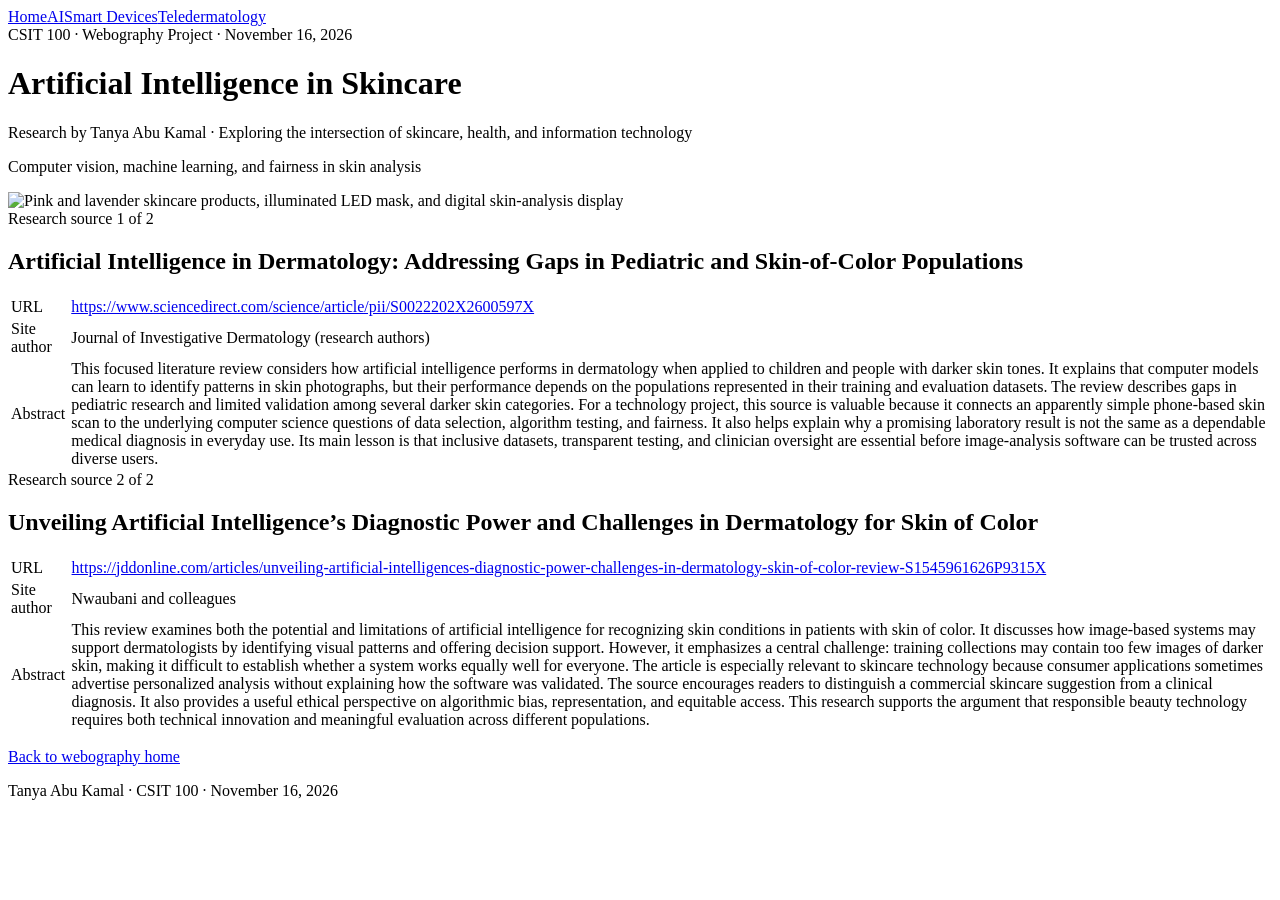
==== subtopic1.html @ 232ed20f "Add files via upload" ====
<!DOCTYPE html>
<html lang="en"><head><meta charset="utf-8"/><meta content="width=device-width,initial-scale=1" name="viewport"/><title>Artificial Intelligence in Skincare</title><link href="style.css" rel="stylesheet"/></head><body><nav><a href="project.html">Home</a><a href="subtopic1.html">AI</a><a href="subtopic2.html">Smart Devices</a><a href="subtopic3.html">Teledermatology</a></nav><header><div class="tag hero-tag">CSIT 100 · Webography Project · November 16, 2026</div><h1>Artificial Intelligence in Skincare</h1><p>Research by Tanya Abu Kamal · Exploring the intersection of skincare, health, and information technology</p></header><main><p>Computer vision, machine learning, and fairness in skin analysis</p><img alt="Pink and lavender skincare products, illuminated LED mask, and digital skin-analysis display" class="mini-hero" src="beauty-tech-hero.jpg"/><section class="source"><div class="tag">Research source 1 of 2</div><h2>Artificial Intelligence in Dermatology: Addressing Gaps in Pediatric and Skin-of-Color Populations</h2><table><tr><td>URL</td><td><a href="https://www.sciencedirect.com/science/article/pii/S0022202X2600597X" rel="noopener noreferrer" target="_blank">https://www.sciencedirect.com/science/article/pii/S0022202X2600597X</a></td></tr><tr><td>Site author</td><td>Journal of Investigative Dermatology (research authors)</td></tr><tr><td>Abstract</td><td>This focused literature review considers how artificial intelligence performs in dermatology when applied to children and people with darker skin tones. It explains that computer models can learn to identify patterns in skin photographs, but their performance depends on the populations represented in their training and evaluation datasets. The review describes gaps in pediatric research and limited validation among several darker skin categories. For a technology project, this source is valuable because it connects an apparently simple phone-based skin scan to the underlying computer science questions of data selection, algorithm testing, and fairness. It also helps explain why a promising laboratory result is not the same as a dependable medical diagnosis in everyday use. Its main lesson is that inclusive datasets, transparent testing, and clinician oversight are essential before image-analysis software can be trusted across diverse users.</td></tr></table></section><section class="source"><div class="tag">Research source 2 of 2</div><h2>Unveiling Artificial Intelligence’s Diagnostic Power and Challenges in Dermatology for Skin of Color</h2><table><tr><td>URL</td><td><a href="https://jddonline.com/articles/unveiling-artificial-intelligences-diagnostic-power-challenges-in-dermatology-skin-of-color-review-S1545961626P9315X" rel="noopener noreferrer" target="_blank">https://jddonline.com/articles/unveiling-artificial-intelligences-diagnostic-power-challenges-in-dermatology-skin-of-color-review-S1545961626P9315X</a></td></tr><tr><td>Site author</td><td>Nwaubani and colleagues</td></tr><tr><td>Abstract</td><td>This review examines both the potential and limitations of artificial intelligence for recognizing skin conditions in patients with skin of color. It discusses how image-based systems may support dermatologists by identifying visual patterns and offering decision support. However, it emphasizes a central challenge: training collections may contain too few images of darker skin, making it difficult to establish whether a system works equally well for everyone. The article is especially relevant to skincare technology because consumer applications sometimes advertise personalized analysis without explaining how the software was validated. The source encourages readers to distinguish a commercial skincare suggestion from a clinical diagnosis. It also provides a useful ethical perspective on algorithmic bias, representation, and equitable access. This research supports the argument that responsible beauty technology requires both technical innovation and meaningful evaluation across different populations.</td></tr></table></section><p><a class="button" href="project.html">Back to webography home</a></p></main><footer>Tanya Abu Kamal · CSIT 100 · November 16, 2026</footer></body></html>
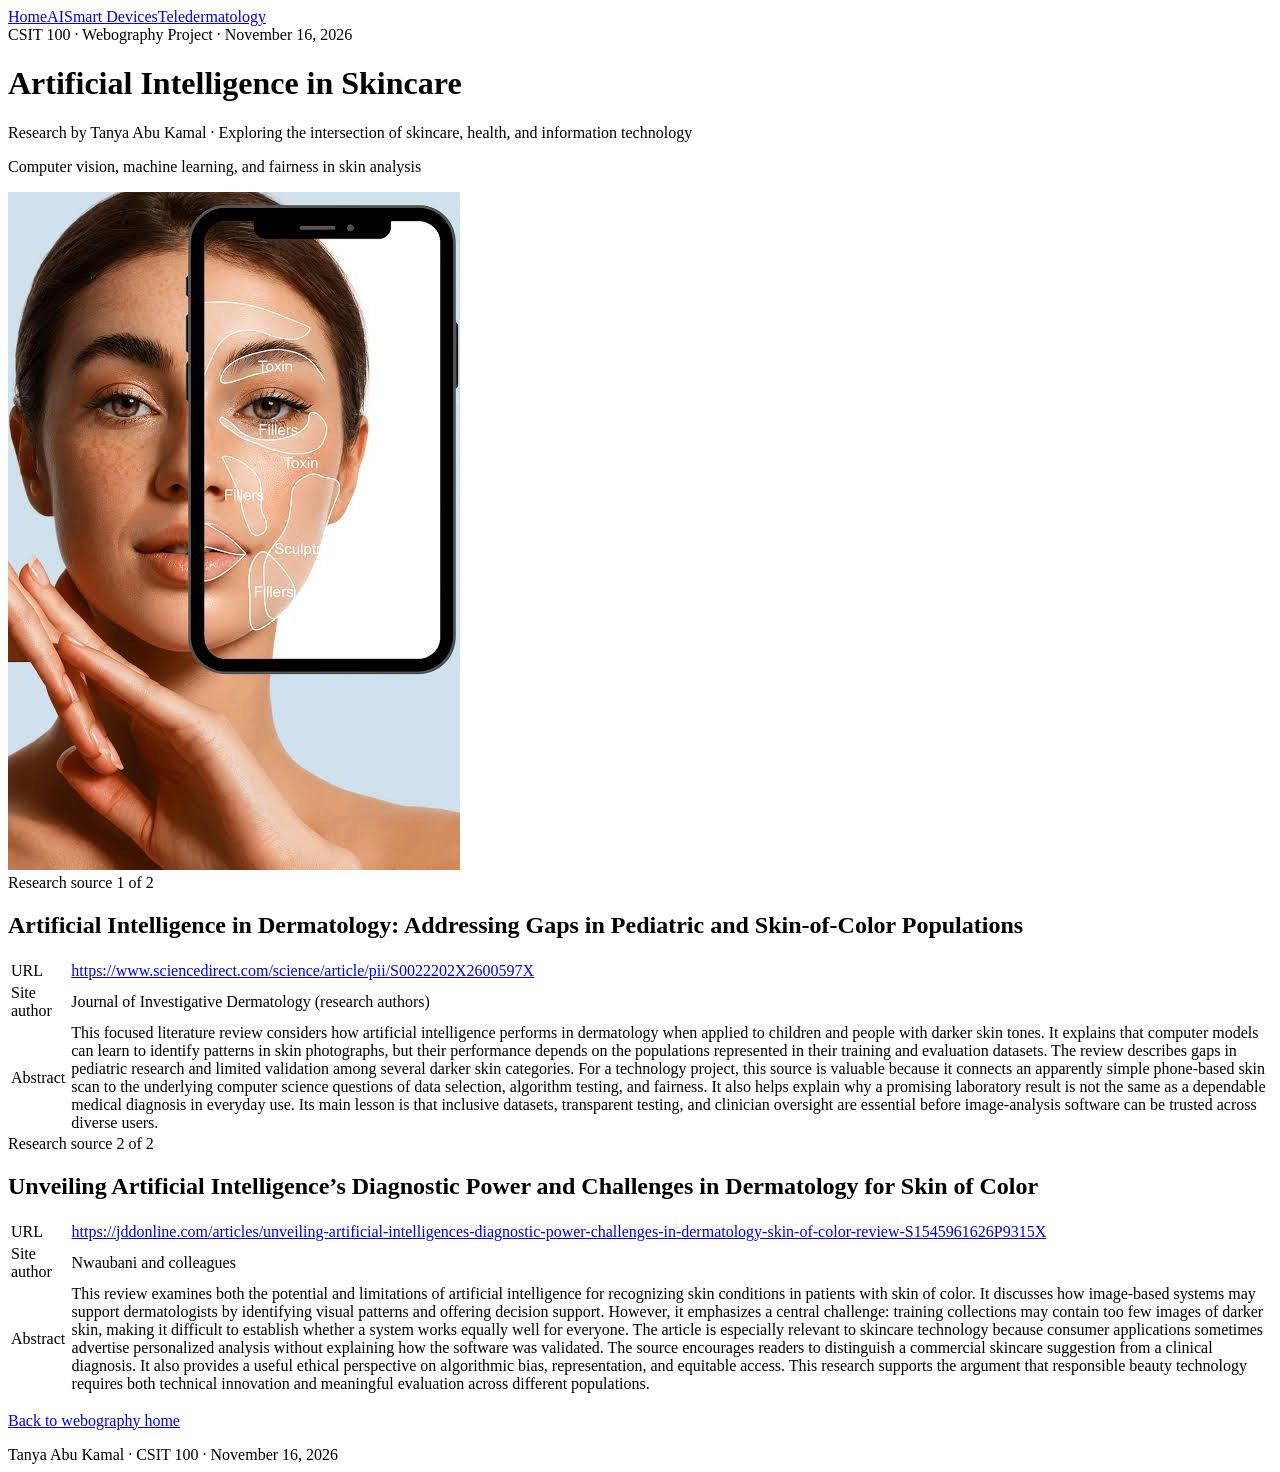
==== commit cf947755: "Add files via upload" ====
--- a/subtopic1.html
+++ b/subtopic1.html
@@ -1,2 +1,3 @@
 <!DOCTYPE html>
-<html lang="en"><head><meta charset="utf-8"/><meta content="width=device-width,initial-scale=1" name="viewport"/><title>Artificial Intelligence in Skincare</title><link href="style.css" rel="stylesheet"/></head><body><nav><a href="project.html">Home</a><a href="subtopic1.html">AI</a><a href="subtopic2.html">Smart Devices</a><a href="subtopic3.html">Teledermatology</a></nav><header><div class="tag hero-tag">CSIT 100 · Webography Project · November 16, 2026</div><h1>Artificial Intelligence in Skincare</h1><p>Research by Tanya Abu Kamal · Exploring the intersection of skincare, health, and information technology</p></header><main><p>Computer vision, machine learning, and fairness in skin analysis</p><img alt="Pink and lavender skincare products, illuminated LED mask, and digital skin-analysis display" class="mini-hero" src="beauty-tech-hero.jpg"/><section class="source"><div class="tag">Research source 1 of 2</div><h2>Artificial Intelligence in Dermatology: Addressing Gaps in Pediatric and Skin-of-Color Populations</h2><table><tr><td>URL</td><td><a href="https://www.sciencedirect.com/science/article/pii/S0022202X2600597X" rel="noopener noreferrer" target="_blank">https://www.sciencedirect.com/science/article/pii/S0022202X2600597X</a></td></tr><tr><td>Site author</td><td>Journal of Investigative Dermatology (research authors)</td></tr><tr><td>Abstract</td><td>This focused literature review considers how artificial intelligence performs in dermatology when applied to children and people with darker skin tones. It explains that computer models can learn to identify patterns in skin photographs, but their performance depends on the populations represented in their training and evaluation datasets. The review describes gaps in pediatric research and limited validation among several darker skin categories. For a technology project, this source is valuable because it connects an apparently simple phone-based skin scan to the underlying computer science questions of data selection, algorithm testing, and fairness. It also helps explain why a promising laboratory result is not the same as a dependable medical diagnosis in everyday use. Its main lesson is that inclusive datasets, transparent testing, and clinician oversight are essential before image-analysis software can be trusted across diverse users.</td></tr></table></section><section class="source"><div class="tag">Research source 2 of 2</div><h2>Unveiling Artificial Intelligence’s Diagnostic Power and Challenges in Dermatology for Skin of Color</h2><table><tr><td>URL</td><td><a href="https://jddonline.com/articles/unveiling-artificial-intelligences-diagnostic-power-challenges-in-dermatology-skin-of-color-review-S1545961626P9315X" rel="noopener noreferrer" target="_blank">https://jddonline.com/articles/unveiling-artificial-intelligences-diagnostic-power-challenges-in-dermatology-skin-of-color-review-S1545961626P9315X</a></td></tr><tr><td>Site author</td><td>Nwaubani and colleagues</td></tr><tr><td>Abstract</td><td>This review examines both the potential and limitations of artificial intelligence for recognizing skin conditions in patients with skin of color. It discusses how image-based systems may support dermatologists by identifying visual patterns and offering decision support. However, it emphasizes a central challenge: training collections may contain too few images of darker skin, making it difficult to establish whether a system works equally well for everyone. The article is especially relevant to skincare technology because consumer applications sometimes advertise personalized analysis without explaining how the software was validated. The source encourages readers to distinguish a commercial skincare suggestion from a clinical diagnosis. It also provides a useful ethical perspective on algorithmic bias, representation, and equitable access. This research supports the argument that responsible beauty technology requires both technical innovation and meaningful evaluation across different populations.</td></tr></table></section><p><a class="button" href="project.html">Back to webography home</a></p></main><footer>Tanya Abu Kamal · CSIT 100 · November 16, 2026</footer></body></html>+
+<html lang="en"><head><meta charset="utf-8"/><meta content="width=device-width,initial-scale=1" name="viewport"/><title>Artificial Intelligence in Skincare</title><link href="style.css" rel="stylesheet"/></head><body><nav><a href="project.html">Home</a><a href="subtopic1.html">AI</a><a href="subtopic2.html">Smart Devices</a><a href="subtopic3.html">Teledermatology</a></nav><header><div class="tag hero-tag">CSIT 100 · Webography Project · November 16, 2026</div><h1>Artificial Intelligence in Skincare</h1><p>Research by Tanya Abu Kamal · Exploring the intersection of skincare, health, and information technology</p></header><main><p>Computer vision, machine learning, and fairness in skin analysis</p><img alt="Skincare technology research photo" class="mini-hero" src="skincare-photo-3.jpg"/><section class="source"><div class="tag">Research source 1 of 2</div><h2>Artificial Intelligence in Dermatology: Addressing Gaps in Pediatric and Skin-of-Color Populations</h2><table><tr><td>URL</td><td><a href="https://www.sciencedirect.com/science/article/pii/S0022202X2600597X" rel="noopener noreferrer" target="_blank">https://www.sciencedirect.com/science/article/pii/S0022202X2600597X</a></td></tr><tr><td>Site author</td><td>Journal of Investigative Dermatology (research authors)</td></tr><tr><td>Abstract</td><td>This focused literature review considers how artificial intelligence performs in dermatology when applied to children and people with darker skin tones. It explains that computer models can learn to identify patterns in skin photographs, but their performance depends on the populations represented in their training and evaluation datasets. The review describes gaps in pediatric research and limited validation among several darker skin categories. For a technology project, this source is valuable because it connects an apparently simple phone-based skin scan to the underlying computer science questions of data selection, algorithm testing, and fairness. It also helps explain why a promising laboratory result is not the same as a dependable medical diagnosis in everyday use. Its main lesson is that inclusive datasets, transparent testing, and clinician oversight are essential before image-analysis software can be trusted across diverse users.</td></tr></table></section><section class="source"><div class="tag">Research source 2 of 2</div><h2>Unveiling Artificial Intelligence’s Diagnostic Power and Challenges in Dermatology for Skin of Color</h2><table><tr><td>URL</td><td><a href="https://jddonline.com/articles/unveiling-artificial-intelligences-diagnostic-power-challenges-in-dermatology-skin-of-color-review-S1545961626P9315X" rel="noopener noreferrer" target="_blank">https://jddonline.com/articles/unveiling-artificial-intelligences-diagnostic-power-challenges-in-dermatology-skin-of-color-review-S1545961626P9315X</a></td></tr><tr><td>Site author</td><td>Nwaubani and colleagues</td></tr><tr><td>Abstract</td><td>This review examines both the potential and limitations of artificial intelligence for recognizing skin conditions in patients with skin of color. It discusses how image-based systems may support dermatologists by identifying visual patterns and offering decision support. However, it emphasizes a central challenge: training collections may contain too few images of darker skin, making it difficult to establish whether a system works equally well for everyone. The article is especially relevant to skincare technology because consumer applications sometimes advertise personalized analysis without explaining how the software was validated. The source encourages readers to distinguish a commercial skincare suggestion from a clinical diagnosis. It also provides a useful ethical perspective on algorithmic bias, representation, and equitable access. This research supports the argument that responsible beauty technology requires both technical innovation and meaningful evaluation across different populations.</td></tr></table></section><p><a class="button" href="project.html">Back to webography home</a></p></main><footer>Tanya Abu Kamal · CSIT 100 · November 16, 2026</footer></body></html>
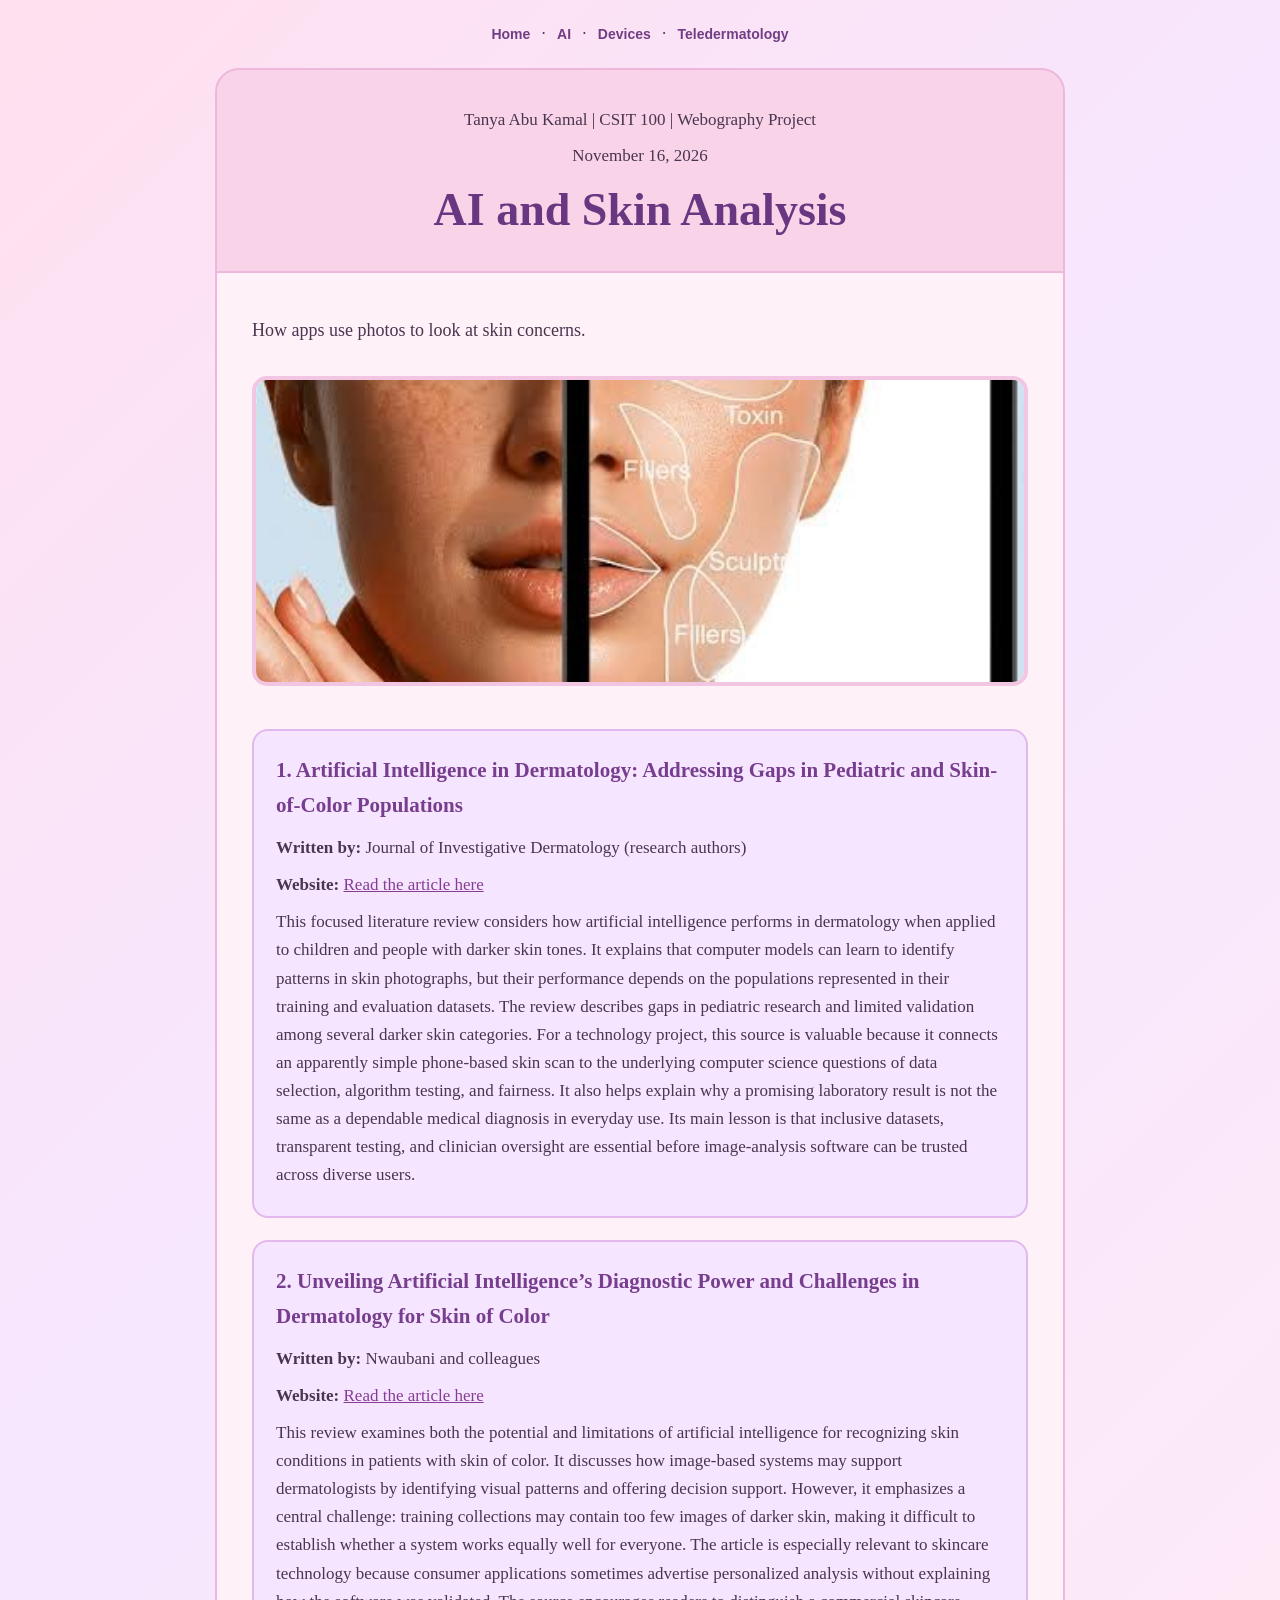
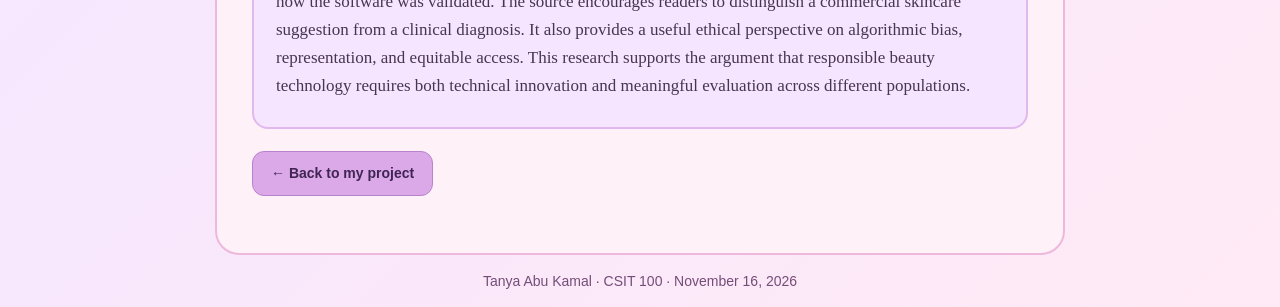
==== commit 0dd84da9: "Add files via upload" ====
--- a/subtopic1.html
+++ b/subtopic1.html
@@ -1,3 +1 @@
-<!DOCTYPE html>
-
-<html lang="en"><head><meta charset="utf-8"/><meta content="width=device-width,initial-scale=1" name="viewport"/><title>Artificial Intelligence in Skincare</title><link href="style.css" rel="stylesheet"/></head><body><nav><a href="project.html">Home</a><a href="subtopic1.html">AI</a><a href="subtopic2.html">Smart Devices</a><a href="subtopic3.html">Teledermatology</a></nav><header><div class="tag hero-tag">CSIT 100 · Webography Project · November 16, 2026</div><h1>Artificial Intelligence in Skincare</h1><p>Research by Tanya Abu Kamal · Exploring the intersection of skincare, health, and information technology</p></header><main><p>Computer vision, machine learning, and fairness in skin analysis</p><img alt="Skincare technology research photo" class="mini-hero" src="skincare-photo-3.jpg"/><section class="source"><div class="tag">Research source 1 of 2</div><h2>Artificial Intelligence in Dermatology: Addressing Gaps in Pediatric and Skin-of-Color Populations</h2><table><tr><td>URL</td><td><a href="https://www.sciencedirect.com/science/article/pii/S0022202X2600597X" rel="noopener noreferrer" target="_blank">https://www.sciencedirect.com/science/article/pii/S0022202X2600597X</a></td></tr><tr><td>Site author</td><td>Journal of Investigative Dermatology (research authors)</td></tr><tr><td>Abstract</td><td>This focused literature review considers how artificial intelligence performs in dermatology when applied to children and people with darker skin tones. It explains that computer models can learn to identify patterns in skin photographs, but their performance depends on the populations represented in their training and evaluation datasets. The review describes gaps in pediatric research and limited validation among several darker skin categories. For a technology project, this source is valuable because it connects an apparently simple phone-based skin scan to the underlying computer science questions of data selection, algorithm testing, and fairness. It also helps explain why a promising laboratory result is not the same as a dependable medical diagnosis in everyday use. Its main lesson is that inclusive datasets, transparent testing, and clinician oversight are essential before image-analysis software can be trusted across diverse users.</td></tr></table></section><section class="source"><div class="tag">Research source 2 of 2</div><h2>Unveiling Artificial Intelligence’s Diagnostic Power and Challenges in Dermatology for Skin of Color</h2><table><tr><td>URL</td><td><a href="https://jddonline.com/articles/unveiling-artificial-intelligences-diagnostic-power-challenges-in-dermatology-skin-of-color-review-S1545961626P9315X" rel="noopener noreferrer" target="_blank">https://jddonline.com/articles/unveiling-artificial-intelligences-diagnostic-power-challenges-in-dermatology-skin-of-color-review-S1545961626P9315X</a></td></tr><tr><td>Site author</td><td>Nwaubani and colleagues</td></tr><tr><td>Abstract</td><td>This review examines both the potential and limitations of artificial intelligence for recognizing skin conditions in patients with skin of color. It discusses how image-based systems may support dermatologists by identifying visual patterns and offering decision support. However, it emphasizes a central challenge: training collections may contain too few images of darker skin, making it difficult to establish whether a system works equally well for everyone. The article is especially relevant to skincare technology because consumer applications sometimes advertise personalized analysis without explaining how the software was validated. The source encourages readers to distinguish a commercial skincare suggestion from a clinical diagnosis. It also provides a useful ethical perspective on algorithmic bias, representation, and equitable access. This research supports the argument that responsible beauty technology requires both technical innovation and meaningful evaluation across different populations.</td></tr></table></section><p><a class="button" href="project.html">Back to webography home</a></p></main><footer>Tanya Abu Kamal · CSIT 100 · November 16, 2026</footer></body></html>+<!doctype html><html lang="en"><head><meta charset="utf-8"><meta name="viewport" content="width=device-width,initial-scale=1"><title>AI and Skin Analysis | CSIT 100</title><link rel="stylesheet" href="style.css"></head><body><nav><a href="project.html">Home</a> · <a href="subtopic1.html">AI</a> · <a href="subtopic2.html">Devices</a> · <a href="subtopic3.html">Teledermatology</a></nav><header><p>Tanya Abu Kamal | CSIT 100 | Webography Project</p><p>November 16, 2026</p><h1>AI and Skin Analysis</h1></header><main><p class="intro">How apps use photos to look at skin concerns.</p><img class="hero" src="skincare-photo-3.jpg" alt="AI and Skin Analysis"><section class="source"><h2>1. Artificial Intelligence in Dermatology: Addressing Gaps in Pediatric and Skin-of-Color Populations</h2><p><strong>Written by:</strong> Journal of Investigative Dermatology (research authors)</p><p><strong>Website:</strong> <a target="_blank" rel="noopener noreferrer" href="https://www.sciencedirect.com/science/article/pii/S0022202X2600597X">Read the article here</a></p><p>This focused literature review considers how artificial intelligence performs in dermatology when applied to children and people with darker skin tones. It explains that computer models can learn to identify patterns in skin photographs, but their performance depends on the populations represented in their training and evaluation datasets. The review describes gaps in pediatric research and limited validation among several darker skin categories. For a technology project, this source is valuable because it connects an apparently simple phone-based skin scan to the underlying computer science questions of data selection, algorithm testing, and fairness. It also helps explain why a promising laboratory result is not the same as a dependable medical diagnosis in everyday use. Its main lesson is that inclusive datasets, transparent testing, and clinician oversight are essential before image-analysis software can be trusted across diverse users.</p></section><section class="source"><h2>2. Unveiling Artificial Intelligence’s Diagnostic Power and Challenges in Dermatology for Skin of Color</h2><p><strong>Written by:</strong> Nwaubani and colleagues</p><p><strong>Website:</strong> <a target="_blank" rel="noopener noreferrer" href="https://jddonline.com/articles/unveiling-artificial-intelligences-diagnostic-power-challenges-in-dermatology-skin-of-color-review-S1545961626P9315X">Read the article here</a></p><p>This review examines both the potential and limitations of artificial intelligence for recognizing skin conditions in patients with skin of color. It discusses how image-based systems may support dermatologists by identifying visual patterns and offering decision support. However, it emphasizes a central challenge: training collections may contain too few images of darker skin, making it difficult to establish whether a system works equally well for everyone. The article is especially relevant to skincare technology because consumer applications sometimes advertise personalized analysis without explaining how the software was validated. The source encourages readers to distinguish a commercial skincare suggestion from a clinical diagnosis. It also provides a useful ethical perspective on algorithmic bias, representation, and equitable access. This research supports the argument that responsible beauty technology requires both technical innovation and meaningful evaluation across different populations.</p></section><p><a class="back" href="project.html">← Back to my project</a></p></main><footer>Tanya Abu Kamal · CSIT 100 · November 16, 2026</footer></body></html>
--- a/style.css
+++ b/style.css
@@ -0,0 +1,2 @@
+
+:root{--pink:#ffe2ef;--pink2:#fff1f7;--purple:#e8d8ff;--plum:#653d80;--berry:#a84d87;--ink:#49354f}*{box-sizing:border-box}body{margin:0;background:linear-gradient(135deg,#ffe0ef 0%,#f6e7ff 48%,#ffeaf5 100%);color:var(--ink);font:17px/1.65 Georgia,'Times New Roman',serif;min-height:100vh}header,main,footer,nav{max-width:850px;margin:auto}nav{padding:20px 18px;text-align:center}nav a{display:inline-block;margin:3px 7px;color:#713d84;text-decoration:none;font:600 14px Arial,sans-serif}nav a:hover{text-decoration:underline}header{text-align:center;padding:28px 24px 22px;background:#f9d4e8;border:2px solid #edb8dc;border-radius:24px 24px 0 0}header h1{color:#693781;font-size:clamp(30px,5vw,46px);line-height:1.2;margin:12px 0}header p{margin:8px 0}main{background:#fff1f8;padding:25px 35px 40px;border:2px solid #edb8dc;border-top:0;border-radius:0 0 24px 24px}h2{color:#783e8e;font-size:24px;margin-top:30px}h3{color:#813e84}a{color:#873c94}a:hover{color:#b23d86}.hero{width:100%;max-height:310px;object-fit:cover;border-radius:15px;border:4px solid #f2c5e2;margin:12px 0}.gallery{display:grid;grid-template-columns:repeat(3,1fr);gap:12px;margin:22px 0}.gallery img{width:100%;height:165px;object-fit:cover;border:3px solid #e5b7e7;border-radius:14px}.topics{background:#eedcff;padding:16px 24px;border-radius:15px;border:1px solid #d9b5e9}.topics li{margin:12px 0}.topics a{font-weight:bold}.links{display:flex;gap:12px;flex-wrap:wrap;margin:20px 0}.links a,.back{display:inline-block;background:#dca9e8;color:#3f2454;padding:10px 18px;border-radius:12px;text-decoration:none;font-family:Arial,sans-serif;font-size:14px;font-weight:bold;border:1px solid #b982ce}.links a:hover,.back:hover{background:#f6c1dd;color:#3f2454}.source{background:#f5e5ff;border:2px solid #e2b9ed;border-radius:16px;padding:18px 22px;margin:22px 0}.source h2{font-size:21px;margin:4px 0 12px}.source p{margin:9px 0}.source a{overflow-wrap:anywhere}.small{font:14px Arial,sans-serif;color:#765b78}.intro{font-size:18px}footer{text-align:center;font:14px Arial,sans-serif;color:#744d78;padding:18px}@media(max-width:600px){main{padding:20px}header{border-radius:0}.gallery{gap:5px}.gallery img{height:100px}.source{padding:15px}nav a{margin:3px 5px}}
